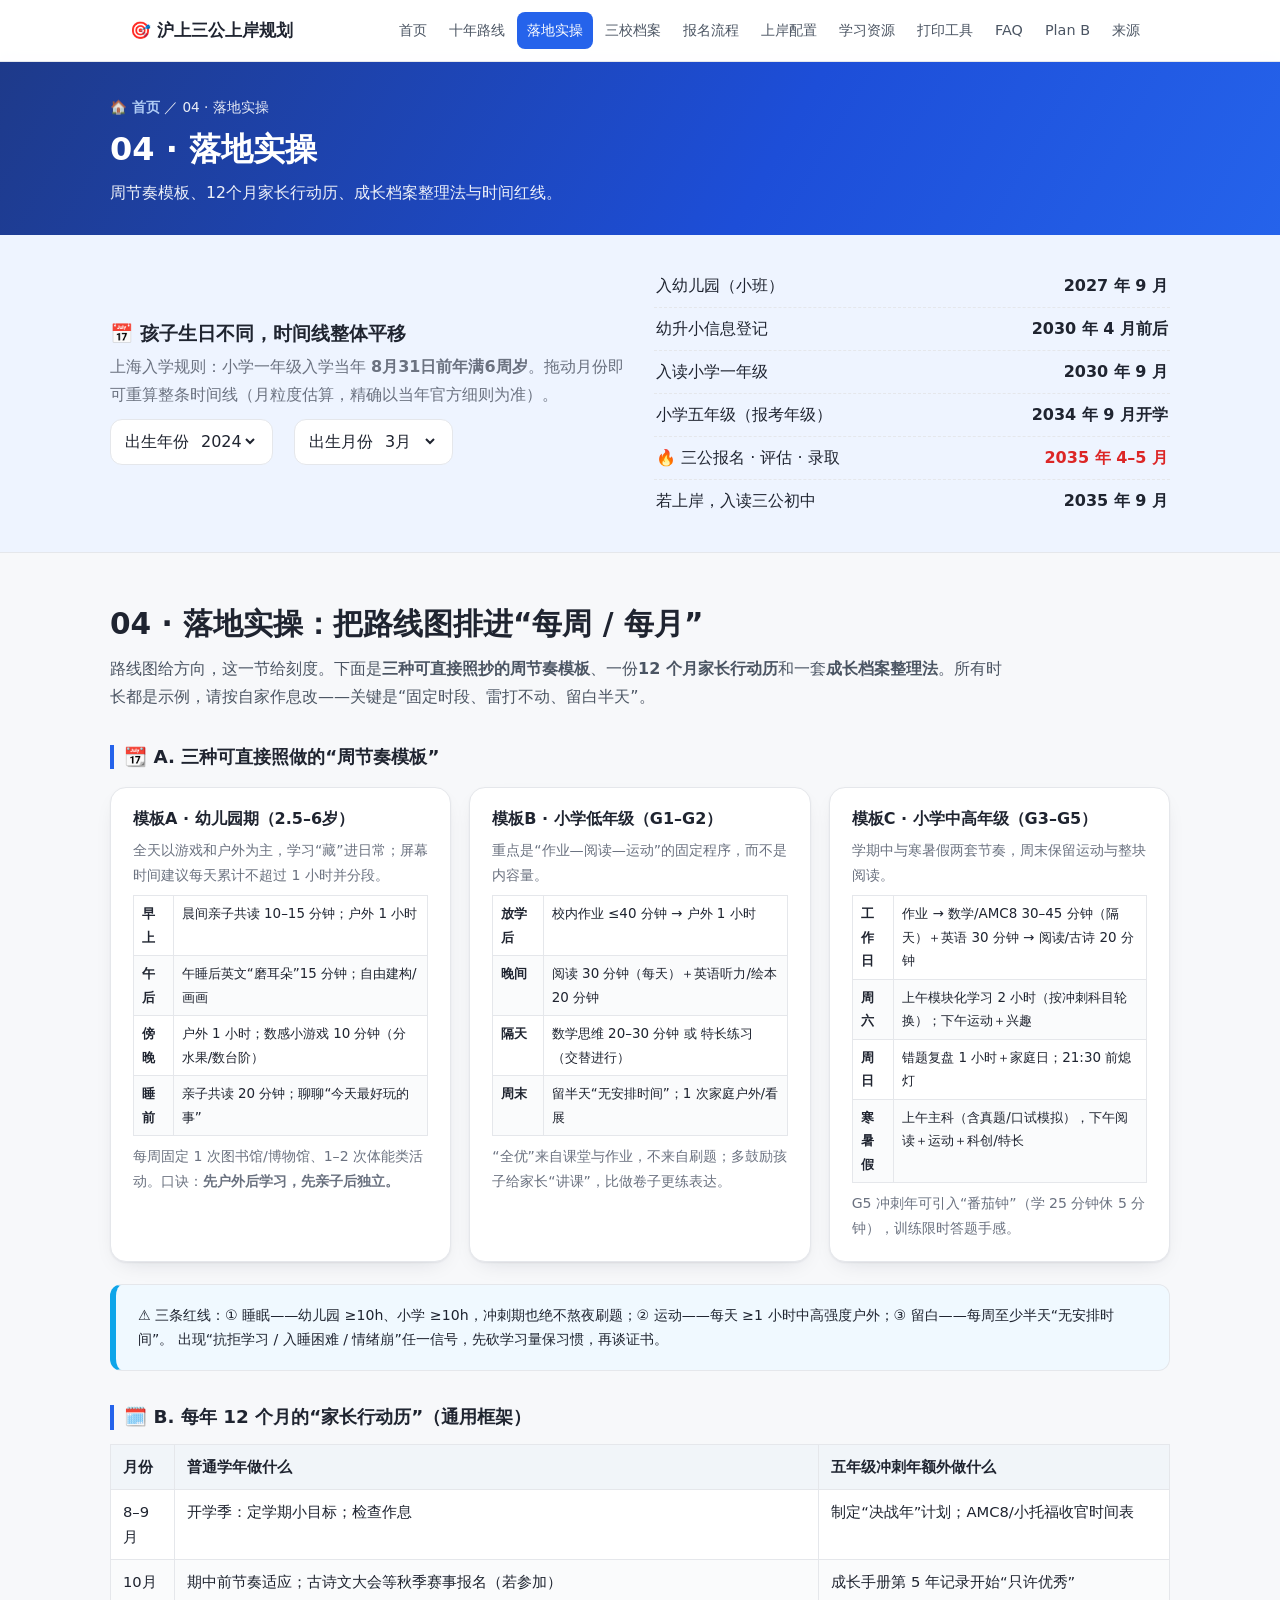
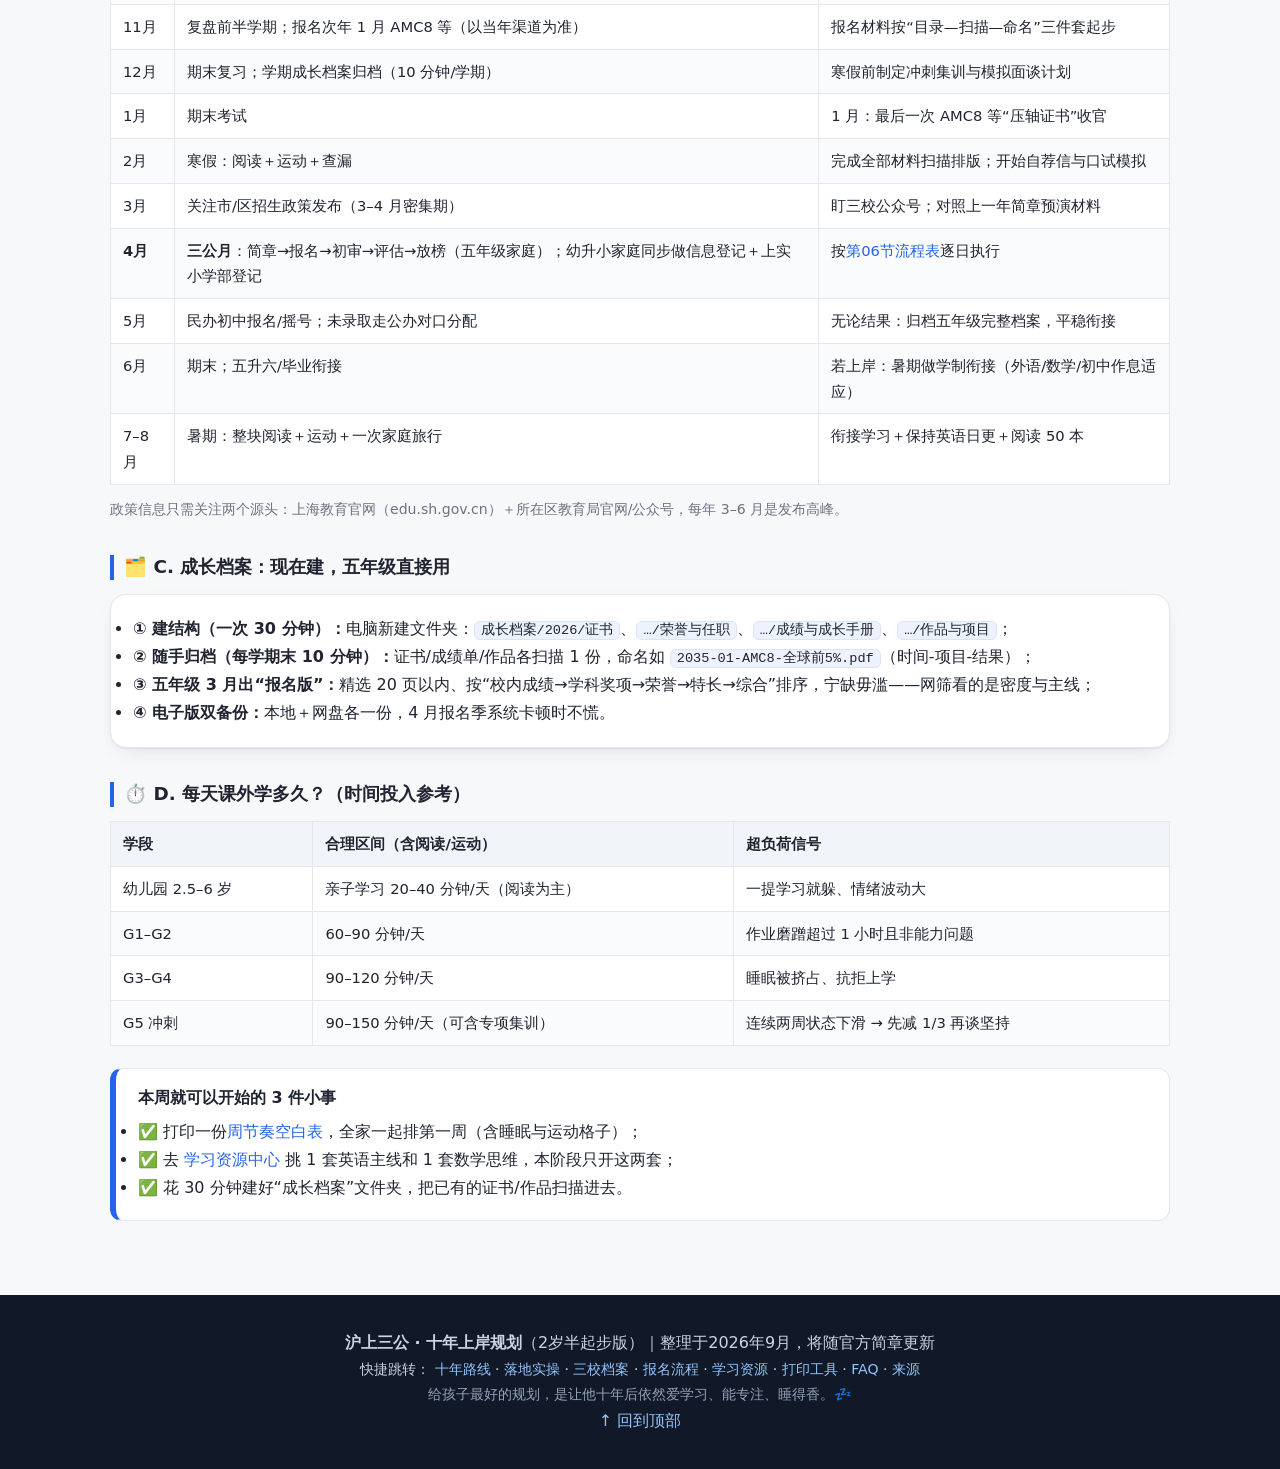
==== action.html @ 7bc91da9 "feat: 沪上三公十年上岸规划静态站（多页标签结构 + GitHub/开源学习资源 + 可打印工具包）" ====
<!DOCTYPE html>
<html lang="zh-CN">
<head>
<meta charset="UTF-8">
<meta name="viewport" content="width=device-width, initial-scale=1.0">
<title>落地实操 · 沪上三公上岸规划</title>
<link rel="stylesheet" href="assets/style.css">
<link rel="stylesheet" href="assets/tools.css">
</head>
<body>

<header class="nav" id="top">
  <div class="nav-inner">
    <a class="brand" href="index.html">🎯 沪上三公上岸规划</a>
    <nav class="nav-links" id="navLinks">
      <a href="index.html">首页</a>
      <a href="roadmap.html">十年路线</a>
      <a href="action.html" class="active">落地实操</a>
      <a href="schools.html">三校档案</a>
      <a href="process.html">报名流程</a>
      <a href="profile.html">上岸配置</a>
      <a href="resources.html">学习资源</a>
      <a href="tools.html">打印工具</a>
      <a href="faq.html">FAQ</a>
      <a href="planb.html">Plan B</a>
      <a href="sources.html">来源</a>
    </nav>
    <button class="nav-burger" id="navBurger" aria-label="菜单">☰</button>
  </div>
</header>

<section class="band">
  <div class="section-inner">
    <p class="band-kicker"><a href="index.html">🏠 首页</a> ／ 04 · 落地实操</p>
    <h1>04 · 落地实操</h1>
    <p class="band-desc">周节奏模板、12个月家长行动历、成长档案整理法与时间红线。</p>
  </div>
</section>

<section class="calc section" aria-label="入学年份推算">
  <div class="section-inner calc-grid">
    <div class="calc-control">
      <h3>📅 孩子生日不同，时间线整体平移</h3>
      <p class="muted">上海入学规则：小学一年级入学当年 <strong>8月31日前年满6周岁</strong>。拖动月份即可重算整条时间线（月粒度估算，精确以当年官方细则为准）。</p>
      <label class="field">
        <span>出生年份</span>
        <select id="birthYear">
          <option>2022</option><option>2023</option><option selected>2024</option><option>2025</option><option>2026</option>
        </select>
      </label>
      <label class="field">
        <span>出生月份</span>
        <select id="birthMonth">
          <option value="1">1月</option><option value="2">2月</option><option value="3" selected>3月</option><option value="4">4月</option><option value="5">5月</option><option value="6">6月</option><option value="7">7月</option><option value="8">8月</option><option value="9">9月</option><option value="10">10月</option><option value="11">11月</option><option value="12">12月</option>
        </select>
      </label>
    </div>
    <div class="calc-out">
      <div class="out-row"><span>入幼儿园（小班）</span><b><span class="dy" data-o="-3">2027</span> 年 9 月</b></div>
      <div class="out-row"><span>幼升小信息登记</span><b><span class="dy" data-o="0">2030</span> 年 4 月前后</b></div>
      <div class="out-row"><span>入读小学一年级</span><b><span class="dy" data-o="0">2030</span> 年 9 月</b></div>
      <div class="out-row"><span>小学五年级（报考年级）</span><b><span class="dy" data-o="4">2034</span> 年 9 月开学</b></div>
      <div class="out-row hot"><span>🔥 三公报名 · 评估 · 录取</span><b><span class="dy" data-o="5">2035</span> 年 4–5 月</b></div>
      <div class="out-row"><span>若上岸，入读三公初中</span><b><span class="dy" data-o="5">2035</span> 年 9 月</b></div>
    </div>
  </div>
</section>
<section class="section" id="plan">
  <div class="section-inner">
    <h2 class="sec-title">04 · 落地实操：把路线图排进“每周 / 每月”</h2>
    <p class="sec-lead">路线图给方向，这一节给刻度。下面是<strong>三种可直接照抄的周节奏模板</strong>、一份<strong>12 个月家长行动历</strong>和一套<strong>成长档案整理法</strong>。所有时长都是示例，请按自家作息改——关键是“固定时段、雷打不动、留白半天”。</p>

    <h3 class="sub-title">📆 A. 三种可直接照做的“周节奏模板”</h3>
    <div class="card-grid three">
      <div class="card">
        <h4>模板A · 幼儿园期（2.5–6岁）</h4>
        <p class="small muted">全天以游戏和户外为主，学习“藏”进日常；屏幕时间建议每天累计不超过 1 小时并分段。</p>
        <table class="tbl-sm">
          <tbody>
            <tr><td><b>早上</b></td><td>晨间亲子共读 10–15 分钟；户外 1 小时</td></tr>
            <tr><td><b>午后</b></td><td>午睡后英文“磨耳朵”15 分钟；自由建构/画画</td></tr>
            <tr><td><b>傍晚</b></td><td>户外 1 小时；数感小游戏 10 分钟（分水果/数台阶）</td></tr>
            <tr><td><b>睡前</b></td><td>亲子共读 20 分钟；聊聊“今天最好玩的事”</td></tr>
          </tbody>
        </table>
        <p class="small muted">每周固定 1 次图书馆/博物馆、1–2 次体能类活动。口诀：<b>先户外后学习，先亲子后独立。</b></p>
      </div>
      <div class="card">
        <h4>模板B · 小学低年级（G1–G2）</h4>
        <p class="small muted">重点是“作业—阅读—运动”的固定程序，而不是内容量。</p>
        <table class="tbl-sm">
          <tbody>
            <tr><td><b>放学后</b></td><td>校内作业 ≤40 分钟 → 户外 1 小时</td></tr>
            <tr><td><b>晚间</b></td><td>阅读 30 分钟（每天）＋英语听力/绘本 20 分钟</td></tr>
            <tr><td><b>隔天</b></td><td>数学思维 20–30 分钟 或 特长练习（交替进行）</td></tr>
            <tr><td><b>周末</b></td><td>留半天“无安排时间”；1 次家庭户外/看展</td></tr>
          </tbody>
        </table>
        <p class="small muted">“全优”来自课堂与作业，不来自刷题；多鼓励孩子给家长“讲课”，比做卷子更练表达。</p>
      </div>
      <div class="card">
        <h4>模板C · 小学中高年级（G3–G5）</h4>
        <p class="small muted">学期中与寒暑假两套节奏，周末保留运动与整块阅读。</p>
        <table class="tbl-sm">
          <tbody>
            <tr><td><b>工作日</b></td><td>作业 → 数学/AMC8 30–45 分钟（隔天）＋英语 30 分钟 → 阅读/古诗 20 分钟</td></tr>
            <tr><td><b>周六</b></td><td>上午模块化学习 2 小时（按冲刺科目轮换）；下午运动＋兴趣</td></tr>
            <tr><td><b>周日</b></td><td>错题复盘 1 小时＋家庭日；21:30 前熄灯</td></tr>
            <tr><td><b>寒暑假</b></td><td>上午主科（含真题/口试模拟），下午阅读＋运动＋科创/特长</td></tr>
          </tbody>
        </table>
        <p class="small muted">G5 冲刺年可引入“番茄钟”（学 25 分钟休 5 分钟），训练限时答题手感。</p>
      </div>
    </div>
    <div class="notice soft small">
      ⚠️ 三条红线：① 睡眠——幼儿园 ≥10h、小学 ≥10h，冲刺期也绝不熬夜刷题；② 运动——每天 ≥1 小时中高强度户外；③ 留白——每周至少半天“无安排时间”。
      出现“抗拒学习 / 入睡困难 / 情绪崩”任一信号，先砍学习量保习惯，再谈证书。
    </div>

    <h3 class="sub-title">🗓️ B. 每年 12 个月的“家长行动历”（通用框架）</h3>
    <table>
      <thead><tr><th>月份</th><th>普通学年做什么</th><th>五年级冲刺年额外做什么</th></tr></thead>
      <tbody>
        <tr><td>8–9月</td><td>开学季：定学期小目标；检查作息</td><td>制定“决战年”计划；AMC8/小托福收官时间表</td></tr>
        <tr><td>10月</td><td>期中前节奏适应；古诗文大会等秋季赛事报名（若参加）</td><td>成长手册第 5 年记录开始“只许优秀”</td></tr>
        <tr><td>11月</td><td>复盘前半学期；报名次年 1 月 AMC8 等（以当年渠道为准）</td><td>报名材料按“目录—扫描—命名”三件套起步</td></tr>
        <tr><td>12月</td><td>期末复习；学期成长档案归档（10 分钟/学期）</td><td>寒假前制定冲刺集训与模拟面谈计划</td></tr>
        <tr><td>1月</td><td>期末考试</td><td>1 月：最后一次 AMC8 等“压轴证书”收官</td></tr>
        <tr><td>2月</td><td>寒假：阅读＋运动＋查漏</td><td>完成全部材料扫描排版；开始自荐信与口试模拟</td></tr>
        <tr><td>3月</td><td>关注市/区招生政策发布（3–4 月密集期）</td><td>盯三校公众号；对照上一年简章预演材料</td></tr>
        <tr><td><b>4月</b></td><td><b>三公月</b>：简章→报名→初审→评估→放榜（五年级家庭）；幼升小家庭同步做信息登记＋上实小学部登记</td><td>按<a href="process.html">第06节流程表</a>逐日执行</td></tr>
        <tr><td>5月</td><td>民办初中报名/摇号；未录取走公办对口分配</td><td>无论结果：归档五年级完整档案，平稳衔接</td></tr>
        <tr><td>6月</td><td>期末；五升六/毕业衔接</td><td>若上岸：暑期做学制衔接（外语/数学/初中作息适应）</td></tr>
        <tr><td>7–8月</td><td>暑期：整块阅读＋运动＋一次家庭旅行</td><td>衔接学习＋保持英语日更＋阅读 50 本</td></tr>
      </tbody>
    </table>
    <p class="small muted">政策信息只需关注两个源头：上海教育官网（edu.sh.gov.cn）＋所在区教育局官网/公众号，每年 3–6 月是发布高峰。</p>

    <h3 class="sub-title">🗂️ C. 成长档案：现在建，五年级直接用</h3>
    <div class="card">
      <ul>
        <li><b>① 建结构（一次 30 分钟）：</b>电脑新建文件夹：<code>成长档案/2026/证书</code>、<code>…/荣誉与任职</code>、<code>…/成绩与成长手册</code>、<code>…/作品与项目</code>；</li>
        <li><b>② 随手归档（每学期末 10 分钟）：</b>证书/成绩单/作品各扫描 1 份，命名如 <code>2035-01-AMC8-全球前5%.pdf</code>（时间-项目-结果）；</li>
        <li><b>③ 五年级 3 月出“报名版”：</b>精选 20 页以内、按“校内成绩→学科奖项→荣誉→特长→综合”排序，宁缺毋滥——网筛看的是密度与主线；</li>
        <li><b>④ 电子版双备份：</b>本地＋网盘各一份，4 月报名季系统卡顿时不慌。</li>
      </ul>
    </div>

    <h3 class="sub-title">⏱️ D. 每天课外学多久？（时间投入参考）</h3>
    <table>
      <thead><tr><th>学段</th><th>合理区间（含阅读/运动）</th><th>超负荷信号</th></tr></thead>
      <tbody>
        <tr><td>幼儿园 2.5–6 岁</td><td>亲子学习 20–40 分钟/天（阅读为主）</td><td>一提学习就躲、情绪波动大</td></tr>
        <tr><td>G1–G2</td><td>60–90 分钟/天</td><td>作业磨蹭超过 1 小时且非能力问题</td></tr>
        <tr><td>G3–G4</td><td>90–120 分钟/天</td><td>睡眠被挤占、抗拒上学</td></tr>
        <tr><td>G5 冲刺</td><td>90–150 分钟/天（可含专项集训）</td><td>连续两周状态下滑 → 先减 1/3 再谈坚持</td></tr>
      </tbody>
    </table>
    <div class="notice">
      <h4>本周就可以开始的 3 件小事</h4>
      <ul>
        <li>✅ 打印一份<a href="tools.html">周节奏空白表</a>，全家一起排第一周（含睡眠与运动格子）；</li>
        <li>✅ 去 <a href="resources.html">学习资源中心</a> 挑 1 套英语主线和 1 套数学思维，本阶段只开这两套；</li>
        <li>✅ 花 30 分钟建好“成长档案”文件夹，把已有的证书/作品扫描进去。</li>
      </ul>
    </div>
  </div>
</section>
<footer class="footer">
  <div class="footer-inner">
    <p><strong>沪上三公 · 十年上岸规划</strong>（2岁半起步版）｜整理于2026年9月，将随官方简章更新</p>
    <p class="small">快捷跳转：
      <a href="roadmap.html">十年路线</a> · <a href="action.html">落地实操</a> ·
      <a href="schools.html">三校档案</a> · <a href="process.html">报名流程</a> ·
      <a href="resources.html">学习资源</a> · <a href="tools.html">打印工具</a> ·
      <a href="faq.html">FAQ</a> · <a href="sources.html">来源</a>
    </p>
    <p class="small muted">给孩子最好的规划，是让他十年后依然爱学习、能专注、睡得香。💤</p>
    <p><a href="#top">↑ 回到顶部</a></p>
  </div>
</footer>

<script src="assets/app.js"></script>
</body>
</html>
---- assets/style.css ----
/* ============================================================
   沪上三公 · 十年上岸规划 — 样式表
   ============================================================ */
:root{
  --ink:#1f2430;
  --ink-2:#4b5563;
  --muted:#6b7280;
  --line:#e5e7eb;
  --bg:#f7f8fa;
  --card:#ffffff;
  --accent:#2563eb;
  --accent-2:#1d4ed8;
  --ses:#6d28d9;
  --sfls:#dc2626;
  --pw:#0f766e;
  --radius:16px;
  --shadow:0 1px 2px rgba(15,23,42,.06),0 8px 24px -12px rgba(15,23,42,.18);
}
*{box-sizing:border-box;margin:0;padding:0}
html{scroll-behavior:smooth;scroll-padding-top:72px}
body{
  font-family:system-ui,-apple-system,"PingFang SC","Hiragino Sans GB","Microsoft YaHei","Noto Sans SC",sans-serif;
  color:var(--ink);background:var(--bg);line-height:1.75;font-size:16px;
}
a{color:var(--accent);text-decoration:none}
a:hover{text-decoration:underline}
img{max-width:100%}
h1,h2,h3,h4{line-height:1.35}
.muted{color:var(--muted)}
.small{font-size:.88rem}
b,strong{font-weight:700}

/* ---------- 顶栏 ---------- */
.nav{
  position:sticky;top:0;z-index:50;background:rgba(255,255,255,.92);
  backdrop-filter:blur(8px);border-bottom:1px solid var(--line);
}
.nav-inner{max-width:1060px;margin:0 auto;padding:12px 20px;display:flex;align-items:center;gap:16px}
.brand{font-weight:800;font-size:1.05rem;color:var(--ink);white-space:nowrap}
.nav-links{display:flex;gap:2px;margin-left:auto;flex-wrap:wrap}
.nav-links a{padding:6px 10px;border-radius:8px;color:var(--ink-2);font-size:.9rem}
.nav-links a:hover{background:#eef2ff;color:var(--accent);text-decoration:none}
.nav-burger{display:none;margin-left:auto;background:none;border:1px solid var(--line);border-radius:8px;font-size:1.2rem;padding:4px 10px;cursor:pointer}

/* ---------- Hero ---------- */
.hero{
  background:linear-gradient(135deg,#0f2a6b 0%,#1d4ed8 55%,#2563eb 100%);
  color:#fff;padding:64px 20px 48px;
}
.hero-inner{max-width:1060px;margin:0 auto}
.hero-kicker{display:inline-block;border:1px solid rgba(255,255,255,.35);border-radius:999px;padding:4px 14px;font-size:.85rem;margin-bottom:18px;opacity:.95}
.hero h1{font-size:clamp(1.7rem,4.2vw,2.7rem);letter-spacing:.5px;margin-bottom:16px}
.hero-sub{max-width:820px;font-size:1.05rem;opacity:.95;margin-bottom:22px}
.hero-sub strong{color:#fde68a}
.hero-chips{display:flex;flex-wrap:wrap;gap:10px;margin-bottom:24px}
.chip{background:rgba(255,255,255,.14);border:1px solid rgba(255,255,255,.25);border-radius:999px;padding:6px 14px;font-size:.88rem}
.hero-cta{display:flex;gap:12px;flex-wrap:wrap;margin-bottom:20px}
.btn{display:inline-block;border:none;cursor:pointer;font-size:1rem;padding:11px 22px;border-radius:12px;font-weight:600;font-family:inherit}
.btn-primary{background:#fff;color:var(--accent-2)}
.btn-primary:hover{background:#f1f5ff;text-decoration:none}
.btn-ghost{background:transparent;color:#fff;border:1.5px solid rgba(255,255,255,.6)}
.btn-ghost:hover{background:rgba(255,255,255,.12)}
.hero-note{font-size:.82rem;opacity:.8;max-width:900px}

/* ---------- 推算工具 ---------- */
.section{padding:52px 20px}
.section.alt{background:#fff;border-top:1px solid var(--line);border-bottom:1px solid var(--line)}
.section-inner{max-width:1060px;margin:0 auto}
.calc{background:#eef4ff;border-bottom:1px solid var(--line);padding:30px 20px}
.calc-grid{max-width:1060px;margin:0 auto;display:grid;grid-template-columns:1fr 1fr;gap:28px;align-items:center}
.calc h3{margin-bottom:6px}
.field{display:inline-flex;align-items:center;gap:8px;margin:10px 16px 0 0;background:#fff;border:1px solid var(--line);border-radius:12px;padding:8px 14px}
.field select{border:none;background:transparent;font-size:1rem;font-family:inherit;outline:none;color:var(--ink);cursor:pointer}
.out-row{display:flex;justify-content:space-between;gap:12px;padding:7px 2px;border-bottom:1px dashed var(--line)}
.out-row:last-child{border-bottom:none}
.out-row.hot b{color:var(--sfls)}
.out-row b{white-space:nowrap}

/* ---------- 标题 ---------- */
.sec-title{font-size:clamp(1.35rem,3vw,1.85rem);margin-bottom:10px}
.sec-lead{color:var(--ink-2);margin-bottom:28px;max-width:900px}
.sub-title{font-size:1.15rem;margin:34px 0 14px;padding-left:10px;border-left:4px solid var(--accent)}

/* ---------- 卡片 ---------- */
.card-grid{display:grid;gap:18px;margin:18px 0}
.card-grid.three{grid-template-columns:repeat(3,1fr)}
.card-grid.two{grid-template-columns:1fr 1fr}
.card{background:var(--card);border:1px solid var(--line);border-radius:var(--radius);padding:20px 22px;box-shadow:var(--shadow)}
.card h3{font-size:1.1rem;margin-bottom:8px}
.card h4{margin-bottom:8px;font-size:1rem}
.tag{display:inline-block;font-size:.74rem;font-weight:700;color:var(--c);background:color-mix(in srgb,var(--c) 10%,#fff);border:1px solid color-mix(in srgb,var(--c) 35%,#fff);border-radius:999px;padding:1px 9px;vertical-align:middle;margin-left:2px}

/* ---------- 提示框 ---------- */
.notice,.notice.soft,.notice.warn{background:#fff;border:1px solid var(--line);border-left:6px solid var(--accent);border-radius:12px;padding:18px 22px;margin:22px 0}
.notice h3,.notice h4{margin-bottom:10px}
.notice.soft{border-left-color:#0ea5e9;background:#f0f9ff}
.notice.warn{border-left-color:#f59e0b;background:#fffbeb}
.grid2{display:grid;grid-template-columns:1fr 1fr;gap:8px 26px;padding-left:20px}
ul.grid2 li{margin-bottom:6px}

/* ---------- 通路 ---------- */
.path-grid{display:grid;gap:18px;grid-template-columns:1fr 1fr;margin-bottom:8px}
.path-card{background:var(--card);border-radius:var(--radius);padding:22px 24px;box-shadow:var(--shadow);border:1px solid var(--line)}
.path-card.main{border-top:5px solid var(--accent)}
.path-card.alt{border-top:5px solid #0ea5e9}
.path-card h3{font-size:1.08rem;margin-bottom:10px}
.path-card ul{padding-left:20px}
.path-card li{margin-bottom:6px}
.path-card .small{margin-top:10px}

/* ---------- 时间轴 ---------- */
.timeline{position:relative;margin:26px 0 10px;padding-left:0}
.tl-item{display:grid;grid-template-columns:44px 1fr;gap:6px;margin-bottom:8px;position:relative}
.tl-rail{position:relative;display:flex;justify-content:center}
.tl-rail::before{content:"";position:absolute;top:34px;bottom:-20px;left:50%;width:2px;background:var(--line)}
.tl-item:last-child .tl-rail::before{display:none}
.tl-dot{width:30px;height:30px;border-radius:50%;background:var(--accent);color:#fff;font-weight:800;display:flex;align-items:center;justify-content:center;font-size:.9rem;position:relative;z-index:1;box-shadow:0 0 0 4px #fff,0 0 0 6px var(--accent)}
.tl-body{background:var(--card);border:1px solid var(--line);border-radius:var(--radius);padding:18px 20px 14px;box-shadow:var(--shadow);margin-bottom:18px}
.tl-body header{margin-bottom:8px}
.tl-tag{display:inline-block;background:#eef2ff;color:var(--accent-2);border-radius:999px;font-size:.78rem;font-weight:700;padding:2px 12px;margin-bottom:6px}
.tl-body h3{font-size:1.12rem;margin:4px 0 2px}
.tl-period{color:var(--muted);font-size:.88rem}
.tl-goal{margin:10px 0;padding:10px 14px;background:#f8fafc;border-radius:10px;border:1px dashed #cbd5e1;font-size:.95rem}
.tl-todo{list-style:none;padding:0;display:grid;gap:7px}
.tl-todo li{display:flex;gap:10px;align-items:flex-start}
.tl-todo input{width:17px;height:17px;margin-top:4px;flex:none;accent-color:var(--accent)}
.tl-note{margin-top:12px;font-size:.88rem;color:#134e4a;background:#f0fdfa;border-radius:10px;padding:10px 12px;border:1px solid #99f6e4}
.tl-note a{color:#0f766e;font-weight:600}

/* 速查卡 */
.print-card{background:var(--card);border:1px solid var(--line);border-radius:var(--radius);padding:20px 22px;box-shadow:var(--shadow);margin:30px 0 6px}
.print-card h3{margin-bottom:12px}

/* ---------- 表格 ---------- */
table{width:100%;border-collapse:collapse;background:var(--card);font-size:.92rem;margin:12px 0}
th,td{border:1px solid var(--line);padding:9px 12px;text-align:left;vertical-align:top}
thead th{background:#f1f5f9;font-weight:700}
tbody tr:nth-child(even){background:#fafbfc}
td a{word-break:break-all}

/* ---------- Tabs ---------- */
.tabs{display:flex;gap:8px;flex-wrap:wrap;margin:10px 0 18px}
.tab-btn{background:#fff;border:1px solid var(--line);border-radius:12px;padding:10px 20px;font-size:1rem;font-weight:600;cursor:pointer;font-family:inherit;color:var(--ink-2)}
.tab-btn.active{background:var(--ink);color:#fff;border-color:var(--ink)}
.tab-panel{display:none}
.tab-panel.active{display:block;animation:fade .25s ease}
@keyframes fade{from{opacity:0;transform:translateY(6px)}to{opacity:1;transform:none}}
.school-head{margin-bottom:6px}
.kv{list-style:none;display:grid;gap:8px}
.kv li b{display:inline-block;min-width:3.2em}

/* ---------- 流程 ---------- */
.flow-grid{display:grid;grid-template-columns:repeat(5,1fr);gap:12px;margin:20px 0}
.flow-step{background:#fff;border:1px solid var(--line);border-top:4px solid var(--accent);border-radius:12px;padding:14px;font-size:.88rem}
.flow-step b{display:block;margin-bottom:6px;color:var(--accent-2)}

/* ---------- FAQ ---------- */
.faq-list{display:grid;gap:10px}
.faq-list details{background:var(--card);border:1px solid var(--line);border-radius:12px;padding:4px 6px}
.faq-list summary{cursor:pointer;font-weight:600;padding:10px 14px;list-style-position:inside}
.faq-list summary::-webkit-details-marker{color:var(--accent)}
.faq-list details[open] summary{border-bottom:1px dashed var(--line)}
.faq-list p{padding:10px 16px 14px;color:var(--ink-2);font-size:.95rem}

/* ---------- 来源 ---------- */
.ref-list{padding-left:26px;display:grid;gap:8px;font-size:.92rem}
.ref-list li::marker{color:var(--accent);font-weight:700}

/* ---------- Footer ---------- */
.footer{background:#111827;color:#cbd5e1;padding:34px 20px;text-align:center}
.footer .muted{color:#94a3b8}
.footer a{color:#93c5fd}

/* ---------- 响应式 ---------- */
@media (max-width:900px){
  .card-grid.three,.card-grid.two{grid-template-columns:1fr}
  .path-grid,.calc-grid{grid-template-columns:1fr}
  .flow-grid{grid-template-columns:1fr 1fr}
  .grid2{grid-template-columns:1fr}
  .nav-links{display:none;position:absolute;top:56px;left:0;right:0;background:#fff;flex-direction:column;padding:10px 16px;border-bottom:1px solid var(--line)}
  .nav-links.open{display:flex}
  .nav-burger{display:inline-block}
  .tl-item{grid-template-columns:36px 1fr}
  .tl-dot{width:26px;height:26px;font-size:.8rem}
}
@media (max-width:560px){
  .flow-grid{grid-template-columns:1fr}
  body{font-size:15px}
}

/* ---------- 打印 ---------- */
@media print{
  .nav,.hero-cta,.calc,.footer,.nav-burger,.hero-note{display:none !important}
  body{background:#fff;font-size:12px}
  .section,.section.alt{padding:14px 0;border:none}
  .tl-body,.card,.notice{box-shadow:none;break-inside:avoid}
  .tab-panel{display:block}
  details summary{list-style:none}
  details p{display:block}
  .hero{padding:20px;background:#fff !important;color:#000}
  .hero h1{color:#000}
  .chip,.hero-sub strong{color:#000}
  .hero-sub,.hero-chips{opacity:1}
  a{color:#000;text-decoration:none}
}
---- assets/tools.css ----
/* ============================================================
   沪上三公 · 十年上岸规划 — 第二版新增组件样式
   （落地实操模板、可打印工具卡、紧凑表格等）
   ============================================================ */

/* 紧凑小表（资源/节奏模板内使用） */
.tbl-sm{font-size:.84rem;margin:8px 0}
.tbl-sm td,.tbl-sm th{padding:6px 8px}

/* code 片段 */
code{background:#eef2ff;border:1px solid #dbe3ff;border-radius:6px;padding:1px 6px;font-size:.85em;font-family:ui-monospace,SFMono-Regular,Consolas,monospace}

/* 工具卡片网格（打印工具包） */
.tool-grid{display:grid;grid-template-columns:repeat(auto-fill,minmax(250px,1fr));gap:16px;margin:20px 0 8px}
.tool-card{display:block;background:#fff;border:1px solid var(--line);border-radius:14px;padding:18px 20px;box-shadow:var(--shadow);color:var(--ink);transition:transform .15s ease,box-shadow .15s ease,border-color .15s ease;text-decoration:none}
.tool-card:hover{transform:translateY(-3px);box-shadow:0 12px 28px -14px rgba(15,23,42,.3);border-color:var(--accent);text-decoration:none}
.tool-card b{font-size:1.5rem;display:block;margin-bottom:6px}
.tool-card h4{font-size:1rem;margin-bottom:6px;color:var(--ink)}
.tool-card p{font-size:.85rem;color:var(--ink-2);margin:0;line-height:1.6}

/* 资源中心按钮化链接 */
.res-pill{display:inline-block;background:#eef2ff;color:var(--accent-2);border:1px solid #dbe3ff;border-radius:999px;padding:2px 12px;font-size:.8rem;font-weight:600}

/* 阶段/节奏小标签 */
.tempo{display:grid;gap:10px}
.tempo-row{display:flex;gap:12px;align-items:baseline}
.tempo-row b{min-width:64px;flex:none;color:var(--accent-2)}

/* 移动端适配工具卡 */
@media (max-width:560px){
  .tool-grid{grid-template-columns:1fr 1fr;gap:10px}
  .tool-card{padding:12px 14px}
  .tool-card b{font-size:1.2rem}
}

/* 打印：工具卡不分页、可点链接保留 */
@media print{
  .tool-card{box-shadow:none;break-inside:avoid}
}

/* ---------- 多页版：顶栏“标签页”与页面标题条 ---------- */
.nav-links a.active{background:var(--accent);color:#fff}
.nav-links a.active:hover{background:var(--accent-2);color:#fff}

.band{
  background:linear-gradient(120deg,#1e3a8a 0%,#1d4ed8 60%,#2563eb 100%);
  color:#fff;padding:34px 20px 28px;
}
.band .band-kicker{font-size:.85rem;opacity:.9;margin-bottom:8px}
.band .band-kicker a{color:#bfdbfe;font-weight:600}
.band h1{font-size:clamp(1.35rem,3.2vw,2rem);margin-bottom:8px}
.band-desc{max-width:860px;opacity:.92;font-size:.98rem;margin:0}

@media (max-width:900px){
  .nav-links a{padding:6px 8px;font-size:.85rem}
}

@media print{
  .band{display:none !important}
  .nav-links a.active{background:#e5e7eb;color:#000}
}
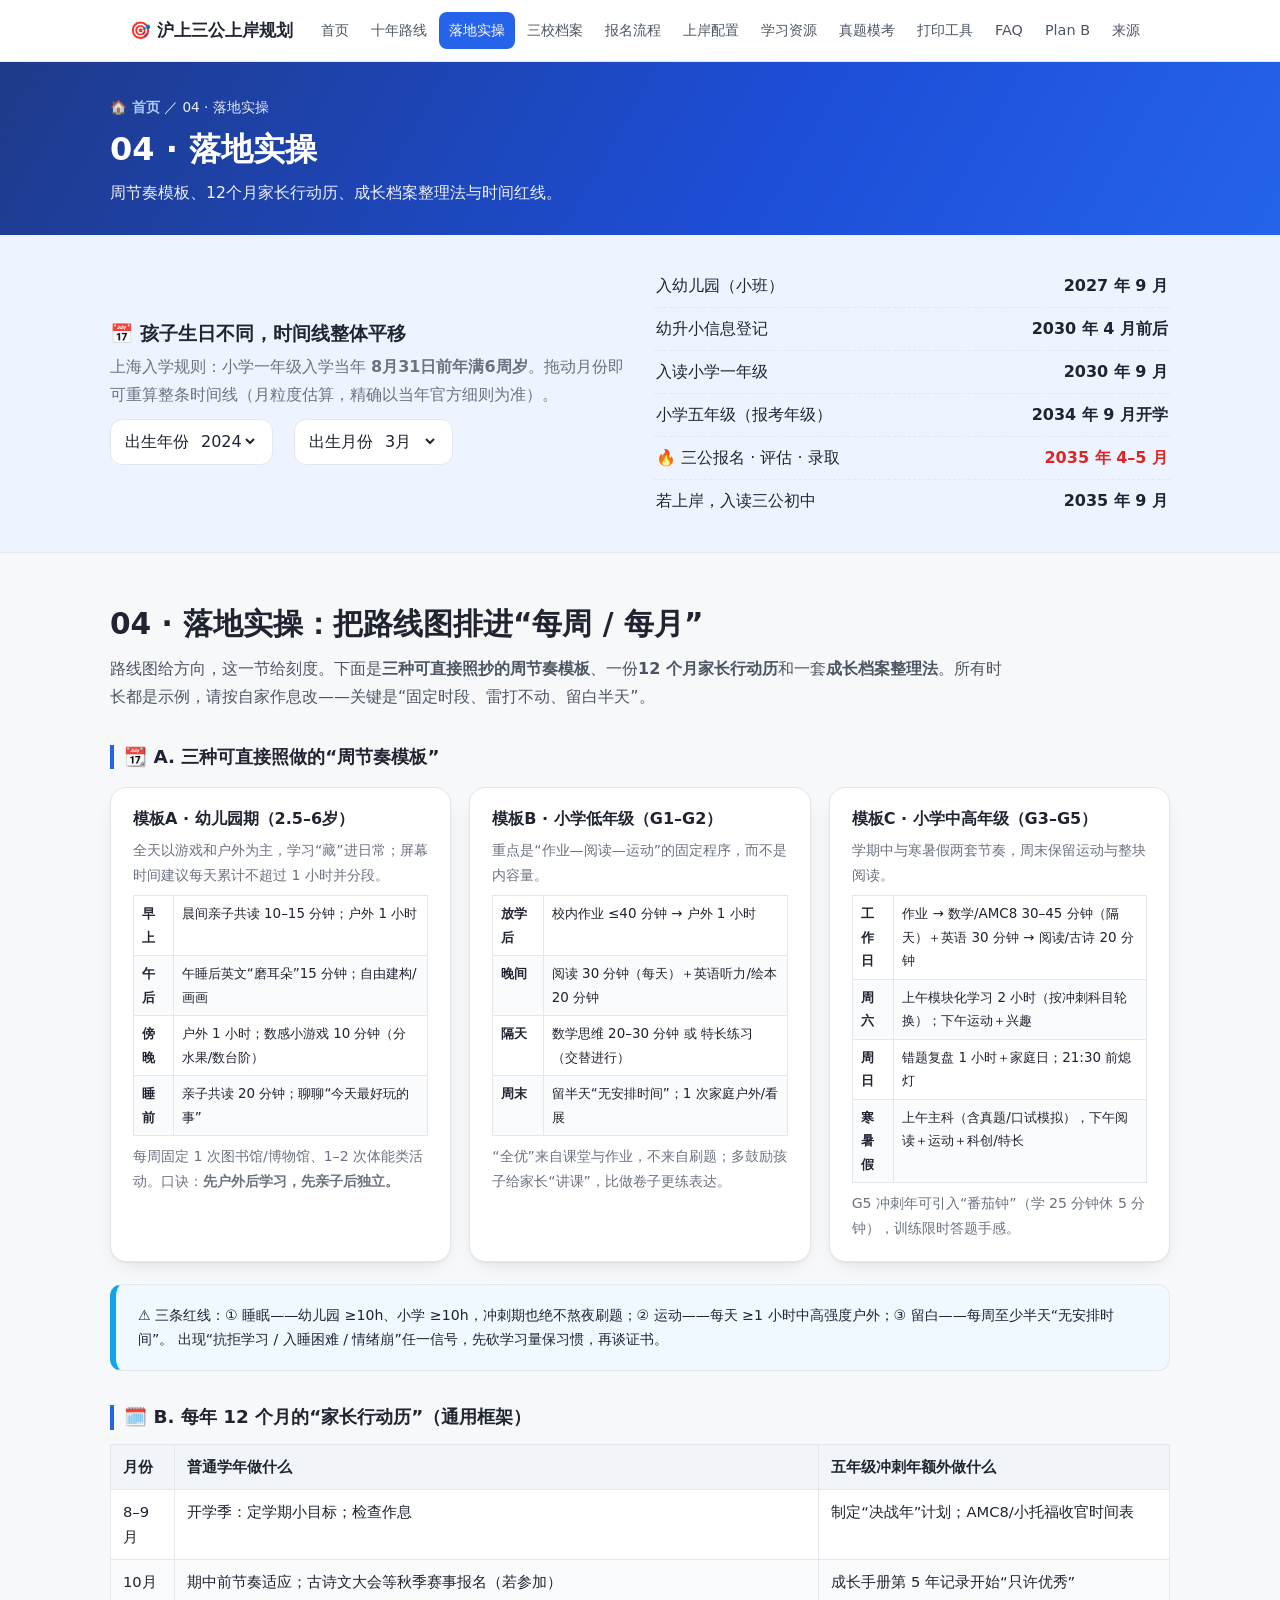
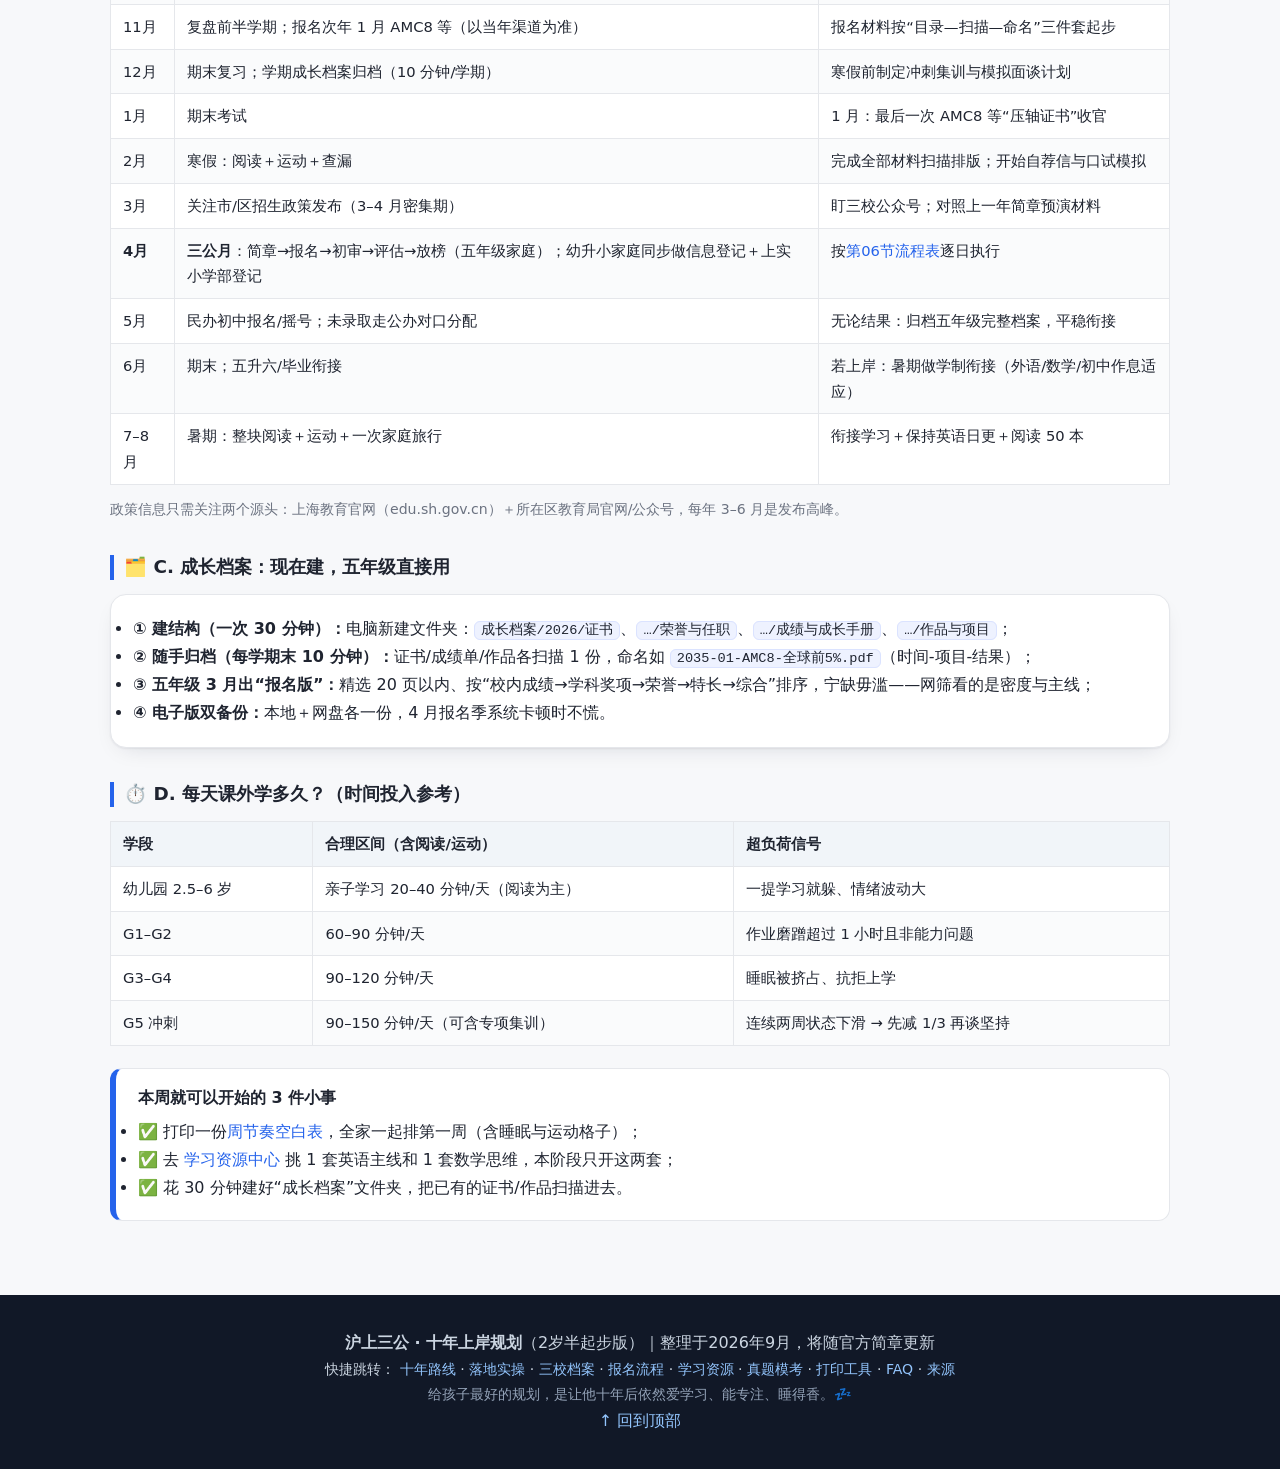
==== commit d54e31c9: "feat: 新增「真题模考」页（官方真题入口 + 51题原创题库/模拟卷A·B/错题本），章节顺延至13" ====
--- a/action.html
+++ b/action.html
@@ -20,6 +20,7 @@
       <a href="process.html">报名流程</a>
       <a href="profile.html">上岸配置</a>
       <a href="resources.html">学习资源</a>
+      <a href="practice.html">真题模考</a>
       <a href="tools.html">打印工具</a>
       <a href="faq.html">FAQ</a>
       <a href="planb.html">Plan B</a>
@@ -172,7 +173,8 @@
     <p class="small">快捷跳转：
       <a href="roadmap.html">十年路线</a> · <a href="action.html">落地实操</a> ·
       <a href="schools.html">三校档案</a> · <a href="process.html">报名流程</a> ·
-      <a href="resources.html">学习资源</a> · <a href="tools.html">打印工具</a> ·
+      <a href="resources.html">学习资源</a> · <a href="practice.html">真题模考</a> ·
+      <a href="tools.html">打印工具</a> ·
       <a href="faq.html">FAQ</a> · <a href="sources.html">来源</a>
     </p>
     <p class="small muted">给孩子最好的规划，是让他十年后依然爱学习、能专注、睡得香。💤</p>
--- a/assets/tools.css
+++ b/assets/tools.css
@@ -59,3 +59,48 @@
   .band{display:none !important}
   .nav-links a.active{background:#e5e7eb;color:#000}
 }
+
+/* ---------- 真题模考页：交互题库 ---------- */
+.quiz{background:#fff;border:1px solid var(--line);border-radius:var(--radius);padding:20px 22px;box-shadow:var(--shadow);margin:16px 0}
+.qz-controls{display:flex;flex-wrap:wrap;gap:14px;align-items:flex-end}
+.qz-field{display:flex;flex-direction:column;gap:5px;font-size:.82rem;color:var(--ink-2)}
+.qz-field select{padding:7px 10px;border:1px solid var(--line);border-radius:10px;font-size:.9rem;font-family:inherit;background:#fff;color:var(--ink);min-width:150px}
+.qz-btn{background:#fff;border:1px solid var(--line);border-radius:10px;padding:9px 16px;font-size:.92rem;font-family:inherit;cursor:pointer;color:var(--ink)}
+.qz-btn:hover{border-color:var(--accent);color:var(--accent-2)}
+.qz-btn:disabled{opacity:.45;cursor:not-allowed}
+.qz-btn.qz-primary{background:var(--accent);border-color:var(--accent);color:#fff}
+.qz-btn.qz-primary:hover{background:var(--accent-2);color:#fff}
+.qz-btn.qz-submit{background:#fff7ed;border-color:#fdba74;color:#9a3412}
+.qz-body{margin-top:16px}
+.qz-top{display:flex;justify-content:space-between;align-items:center;gap:10px;flex-wrap:wrap;font-size:.92rem}
+.qz-badge{display:inline-block;background:#eef2ff;color:var(--accent-2);border-radius:999px;font-size:.74rem;padding:1px 10px;margin-left:6px;font-weight:600}
+.qz-timer{font-weight:700;color:var(--ink-2);font-variant-numeric:tabular-nums}
+.qz-timer.danger{color:#dc2626}
+.qz-progress{height:8px;background:#e5e7eb;border-radius:99px;overflow:hidden;margin:10px 0 4px}
+.qz-progress i{display:block;height:100%;background:var(--accent);transition:width .2s ease}
+.qz-q{font-size:1.05rem;font-weight:600;line-height:1.8;margin:14px 0 6px}
+.qz-opts{margin:8px 0}
+.qz-opt{display:block;width:100%;text-align:left;background:#f8fafc;border:1px solid var(--line);border-radius:10px;padding:10px 14px;margin:8px 0;cursor:pointer;font:inherit;line-height:1.6}
+.qz-opt:hover{border-color:var(--accent);background:#eef2ff}
+.qz-opt.sel{border-color:var(--accent);background:#e0e7ff}
+.qz-opt.ok{border-color:#16a34a;background:#f0fdf4}
+.qz-opt.bad{border-color:#dc2626;background:#fef2f2}
+.qz-fill input{width:100%;padding:10px 14px;border:1px solid var(--line);border-radius:10px;font:inherit;background:#f8fafc}
+.qz-fill input:focus{outline:2px solid var(--accent);background:#fff}
+.qz-feedback{margin-top:12px;padding:12px 16px;border-radius:10px;font-size:.92rem;line-height:1.7}
+.qz-feedback.ok{background:#f0fdf4;border:1px solid #86efac}
+.qz-feedback.bad{background:#fef2f2;border:1px solid #fca5a5}
+.qz-nav{display:flex;gap:10px;flex-wrap:wrap;margin-top:16px}
+.qz-sheet{display:flex;flex-wrap:wrap;gap:6px;margin-top:14px;padding-top:12px;border-top:1px dashed var(--line)}
+.qz-sheet-btn{width:34px;height:30px;border-radius:8px;border:1px solid var(--line);background:#fff;cursor:pointer;font-size:.78rem;font-family:inherit}
+.qz-sheet-btn.done{background:#dbeafe;border-color:#93c5fd}
+.qz-sheet-btn.cur{outline:2px solid var(--accent);font-weight:700}
+.qz-result .qz-score{font-size:2.1rem;font-weight:800;color:var(--accent-2);line-height:1.2}
+.qz-result .qz-score span{font-size:1rem;color:var(--muted);font-weight:600}
+.qz-review{border-top:1px dashed var(--line);padding:12px 0;font-size:.94rem;line-height:1.7}
+.qz-history{margin-top:18px}
+.qz-history h4{font-size:1rem;margin-bottom:8px}
+@media print{
+  .qz-controls,.qz-sheet,.qz-nav,.qz-progress{display:none !important}
+  .quiz{box-shadow:none;border:none;padding:0}
+}
